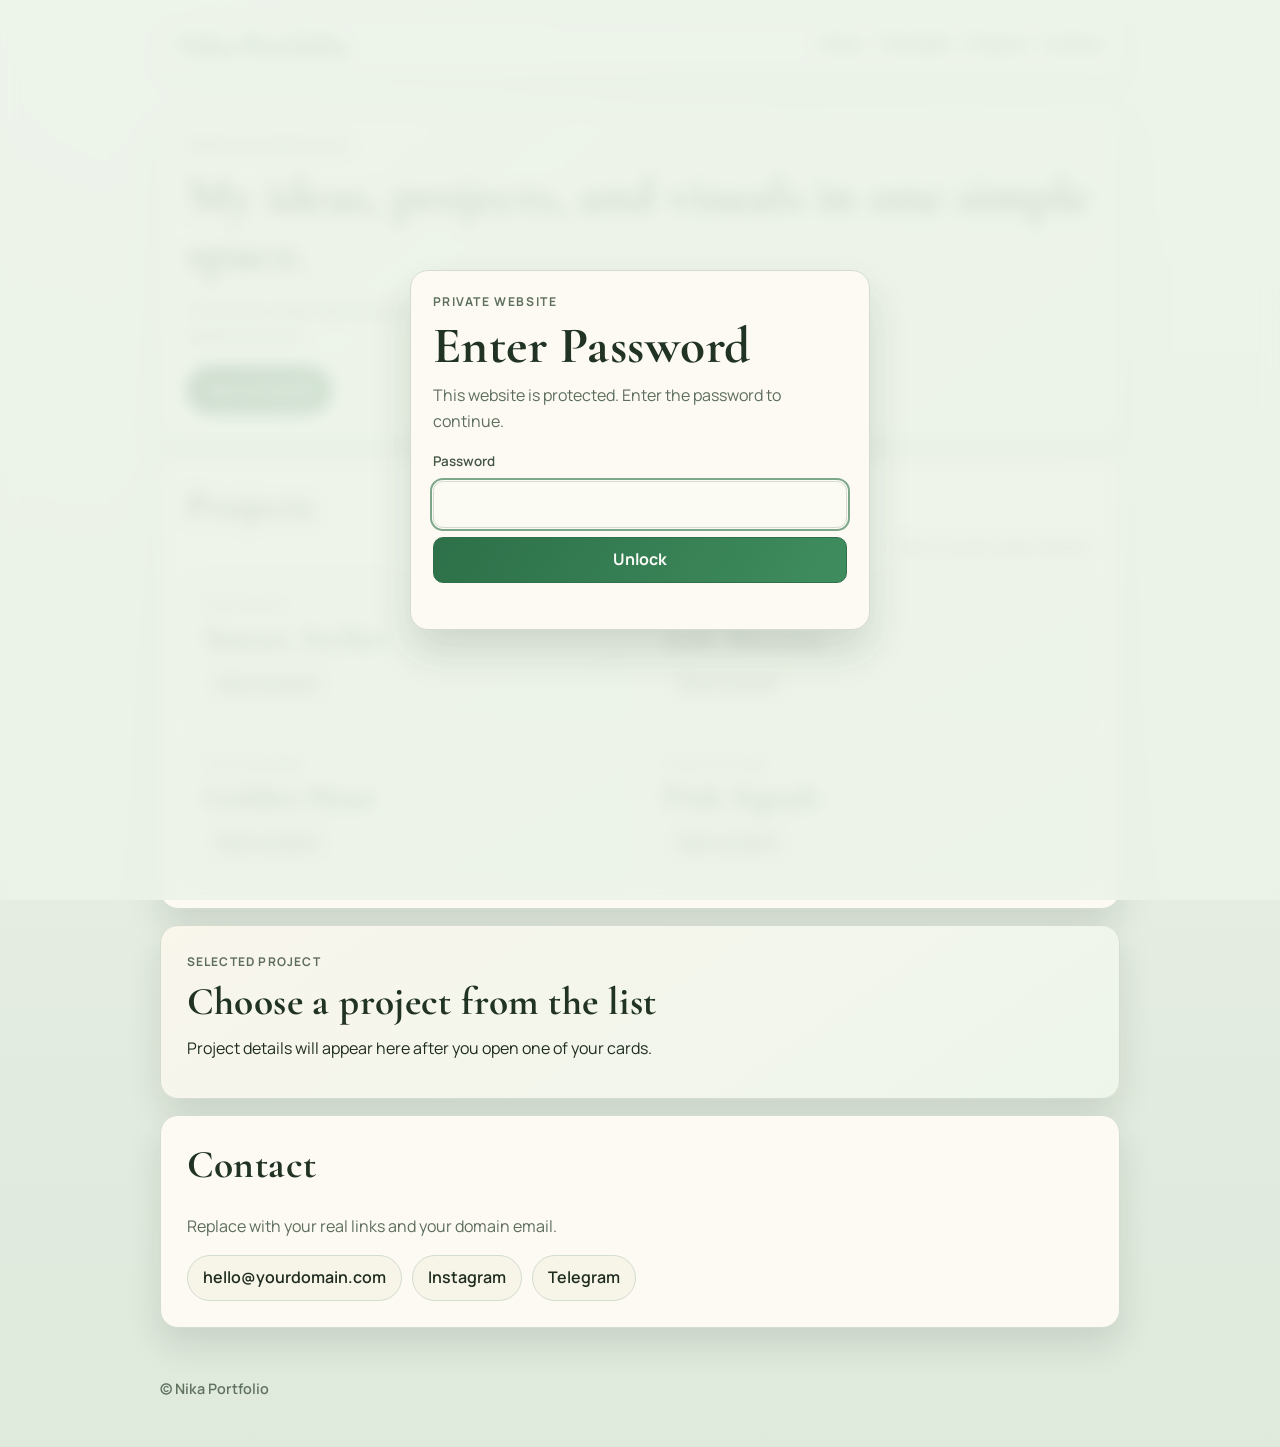
==== index.html @ 158fbaaa "Add site favicon and apple touch icon from logo image" ====
<!DOCTYPE html>
<html lang="en">
  <head>
    <meta charset="UTF-8" />
    <meta name="viewport" content="width=device-width, initial-scale=1.0" />
    <title>Nika Portfolio</title>
    <meta name="description" content="Simple portfolio with soft yellow and pink style." />
    <link rel="preconnect" href="https://fonts.googleapis.com" />
    <link rel="preconnect" href="https://fonts.gstatic.com" crossorigin />
    <link
      href="https://fonts.googleapis.com/css2?family=Cormorant+Garamond:wght@500;600;700&family=Manrope:wght@400;500;600;700&display=swap"
      rel="stylesheet"
    />
    <link rel="icon" type="image/png" href="images/logo.png" />
    <link rel="apple-touch-icon" href="images/logo.png" />
    <link rel="stylesheet" href="styles.css" />
  </head>
  <body>
    <header class="site-header">
      <a class="logo" href="#home">Nika Portfolio</a>
      <nav class="site-nav">
        <a href="#home">Home</a>
        <a href="timetable.html">Timetable</a>
        <a href="#projects">Projects</a>
        <a href="#contact">Contact</a>
      </nav>
    </header>

    <main>
      <section id="home" class="home-section">
        <p class="eyebrow">Creative portfolio</p>
        <h1>My ideas, projects, and visuals in one simple space.</h1>
        <p class="home-copy">
          This is your clean starter page. You can keep only the projects you like and update details
          anytime.
        </p>
        <a class="primary-link" href="#projects">Open projects</a>
      </section>

      <section id="projects" class="projects-section">
        <div class="section-head">
          <h2>Projects</h2>
          <p>Click a card to open details.</p>
        </div>

        <div class="projects-grid">
          <article class="project-card">
            <p class="project-type">Brand Identity</p>
            <h3>Sunset Atelier</h3>
            <button class="open-project" type="button" data-project="sunset">Open project</button>
          </article>

          <article class="project-card">
            <p class="project-type">Landing Page</p>
            <h3>Soft Motion</h3>
            <button class="open-project" type="button" data-project="softmotion">Open project</button>
          </article>

          <article class="project-card">
            <p class="project-type">Social Campaign</p>
            <h3>Golden Hour</h3>
            <button class="open-project" type="button" data-project="goldenhour">Open project</button>
          </article>

          <article class="project-card">
            <p class="project-type">Creative Concept</p>
            <h3>Pink Signals</h3>
            <button class="open-project" type="button" data-project="pinksignals">Open project</button>
          </article>
        </div>
      </section>

      <section class="project-view" id="project-view" aria-live="polite">
        <p class="project-view-label">Selected project</p>
        <h2 id="project-title">Choose a project from the list</h2>
        <p id="project-meta" class="project-meta"></p>
        <p id="project-description" class="project-description">
          Project details will appear here after you open one of your cards.
        </p>
        <ul id="project-points" class="project-points"></ul>
      </section>

      <section id="contact" class="contact-section">
        <h2>Contact</h2>
        <p>Replace with your real links and your domain email.</p>
        <div class="contact-links">
          <a href="mailto:hello@yourdomain.com">hello@yourdomain.com</a>
          <a href="https://instagram.com" target="_blank" rel="noreferrer">Instagram</a>
          <a href="https://t.me" target="_blank" rel="noreferrer">Telegram</a>
        </div>
      </section>
    </main>

    <footer>
      <p>© <span id="year"></span> Nika Portfolio</p>
    </footer>

    <script src="auth.js"></script>
    <script src="script.js"></script>
  </body>
</html>
---- styles.css ----
:root {
  --bg: #eef3ea;
  --bg-accent: #dfe9dc;
  --surface: #fcfaf2;
  --surface-muted: #f4efdf;
  --ink: #1f2d20;
  --muted: #5d6d5d;
  --line: #d4dccf;
  --emerald: #1f5d3a;
  --emerald-soft: #2f7a4e;
  --gold: #b59652;
  --focus: #2c7a4c;
  --shadow: 0 16px 35px rgba(26, 43, 30, 0.12);
}

* {
  box-sizing: border-box;
}

html,
body {
  margin: 0;
  padding: 0;
}

html {
  scroll-behavior: smooth;
}

body {
  font-family: "Manrope", sans-serif;
  color: var(--ink);
  background:
    radial-gradient(circle at 12% 0%, #f9fcf7 0%, transparent 36%),
    radial-gradient(circle at 100% 8%, #ecf5ea 0%, transparent 38%),
    linear-gradient(180deg, var(--bg) 0%, var(--bg-accent) 100%);
  min-height: 100vh;
  line-height: 1.62;
  position: relative;
}

body::before {
  content: "";
  position: fixed;
  inset: 0;
  pointer-events: none;
  background:
    radial-gradient(circle at 1px 1px, rgba(53, 87, 62, 0.08) 1px, transparent 0) 0 0 / 18px 18px;
  opacity: 0.23;
  z-index: 0;
}

.timetable-page .site-header,
.timetable-page main,
.timetable-page footer {
  width: min(1180px, calc(100% - 2rem));
}

.site-header,
main,
footer {
  width: min(960px, calc(100% - 2rem));
  margin-inline: auto;
  position: relative;
  z-index: 1;
}

.site-header {
  position: sticky;
  top: 0.9rem;
  margin-top: 1rem;
  padding: 0.88rem 1rem;
  border: 1px solid rgba(205, 216, 196, 0.95);
  border-radius: 14px;
  background: rgba(248, 251, 245, 0.9);
  display: flex;
  justify-content: space-between;
  align-items: center;
  gap: 0.8rem;
  z-index: 10;
  backdrop-filter: blur(8px);
  box-shadow: 0 6px 20px rgba(28, 45, 31, 0.08);
}

.logo {
  color: var(--emerald);
  text-decoration: none;
  font-family: "Cormorant Garamond", serif;
  font-size: 1.85rem;
  font-weight: 700;
  letter-spacing: 0.01em;
  line-height: 1;
}

.site-nav {
  display: flex;
  gap: 1rem;
  flex-wrap: wrap;
}

.site-nav a {
  color: #304636;
  text-decoration: none;
  font-weight: 600;
  font-size: 0.96rem;
  border-bottom: 2px solid transparent;
  transition: color 180ms ease, border-color 180ms ease;
}

.site-nav a:hover,
.site-nav a:focus-visible {
  color: var(--emerald-soft);
  border-color: var(--gold);
  outline: none;
}

main {
  padding: 2.1rem 0 1rem;
}

section {
  border: 1px solid var(--line);
  border-radius: 18px;
  background: var(--surface);
  padding: 1.6rem;
  box-shadow: var(--shadow);
}

section + section {
  margin-top: 1rem;
}

.home-section {
  background:
    linear-gradient(140deg, rgba(252, 250, 242, 0.98), rgba(240, 247, 238, 0.96)),
    linear-gradient(45deg, rgba(181, 150, 82, 0.06), rgba(31, 93, 58, 0.05));
}

.case-hero {
  background:
    linear-gradient(140deg, rgba(252, 250, 242, 0.98), rgba(238, 245, 235, 0.95)),
    linear-gradient(45deg, rgba(181, 150, 82, 0.08), rgba(31, 93, 58, 0.04));
}

.case-meta {
  margin: 0.2rem 0 0;
  color: var(--muted);
  font-weight: 600;
}

.case-summary {
  margin: 0.9rem 0 0;
  color: var(--muted);
  max-width: 78ch;
}

.case-links {
  display: flex;
  gap: 0.6rem;
  flex-wrap: wrap;
  margin-top: 1rem;
}

.case-links a {
  text-decoration: none;
  color: var(--ink);
  border: 1px solid var(--line);
  border-radius: 999px;
  padding: 0.52rem 0.9rem;
  background: #f5f1e3;
  font-weight: 600;
  transition: transform 180ms ease, border-color 180ms ease;
}

.case-links a:hover,
.case-links a:focus-visible {
  border-color: var(--gold);
  transform: translateY(-1px);
  outline: none;
}

.case-toc {
  margin-top: 1rem;
  display: flex;
  gap: 0.5rem;
  flex-wrap: wrap;
}

.case-toc a {
  text-decoration: none;
  color: #4f5f4f;
  border: 1px solid var(--line);
  border-radius: 999px;
  padding: 0.35rem 0.64rem;
  background: #f7f4e8;
  font-size: 0.9rem;
}

.case-toc a:hover,
.case-toc a:focus-visible {
  color: var(--ink);
  border-color: var(--focus);
  outline: none;
}

.case-section ul {
  margin: 0.7rem 0 0;
  padding-left: 1.1rem;
}

.case-note {
  margin: 0.7rem 0 0;
  padding: 0.75rem 0.9rem;
  border: 1px dashed #b8c5b7;
  border-radius: 12px;
  background: #edf3eb;
  color: var(--muted);
}

code {
  font-family: ui-monospace, SFMono-Regular, Menlo, Monaco, Consolas, "Liberation Mono", "Courier New", monospace;
  font-size: 0.95em;
  background: #e6eee2;
  border: 1px solid var(--line);
  padding: 0.08rem 0.35rem;
  border-radius: 8px;
}

.eyebrow {
  margin: 0;
  font-size: 0.78rem;
  text-transform: uppercase;
  letter-spacing: 0.14em;
  color: #617261;
  font-weight: 700;
}

h1,
h2,
h3 {
  margin-top: 0;
  font-family: "Cormorant Garamond", serif;
  font-weight: 700;
  letter-spacing: 0.01em;
  color: #213323;
}

h1 {
  margin: 0.72rem 0 0.68rem;
  font-size: clamp(2rem, 4.1vw, 3.2rem);
  line-height: 1.12;
}

h2 {
  font-size: clamp(1.7rem, 3.3vw, 2.45rem);
  line-height: 1.16;
}

h3 {
  font-size: 1.75rem;
  line-height: 1.12;
}

.home-copy {
  max-width: 60ch;
  margin-bottom: 1rem;
  color: var(--muted);
}

.primary-link {
  display: inline-flex;
  align-items: center;
  justify-content: center;
  text-decoration: none;
  color: #fbfcf8;
  background: linear-gradient(120deg, var(--emerald), var(--emerald-soft));
  border-radius: 999px;
  padding: 0.62rem 1rem;
  font-weight: 700;
  border: 1px solid #2d7049;
  transition: transform 180ms ease, box-shadow 180ms ease;
}

.primary-link:hover,
.primary-link:focus-visible {
  transform: translateY(-1px);
  box-shadow: 0 8px 14px rgba(40, 92, 62, 0.22);
  outline: none;
}

.section-head {
  display: flex;
  justify-content: space-between;
  align-items: end;
  gap: 1rem;
  margin-bottom: 1rem;
}

.section-head p {
  margin: 0;
  color: var(--muted);
}

.timetable-section {
  background: linear-gradient(140deg, #fcfaf2, #f0f6ee);
}

.timetable-editor {
  border: 1px solid var(--line);
  border-radius: 14px;
  padding: 1rem;
  margin-bottom: 0.9rem;
  background: var(--surface-muted);
}

.editor-header {
  display: flex;
  justify-content: space-between;
  align-items: baseline;
  gap: 1rem;
}

.editor-kicker {
  margin: 0;
  color: var(--muted);
  font-size: 0.76rem;
  text-transform: uppercase;
  letter-spacing: 0.1em;
  font-weight: 700;
}

#selected-slot {
  margin: 0;
  font-weight: 700;
  color: #415342;
}

.editor-form {
  margin-top: 0.7rem;
  display: grid;
  grid-template-columns: 1fr 1fr;
  gap: 0.8rem;
}

.editor-form label {
  display: grid;
  gap: 0.35rem;
  color: #475846;
  font-size: 0.84rem;
  font-weight: 600;
}

.editor-form input {
  width: 100%;
  border: 1px solid var(--line);
  border-radius: 10px;
  padding: 0.58rem 0.66rem;
  font: inherit;
  background: #fbfaf3;
}

.editor-form input:focus-visible {
  outline: 2px solid #7ca78a;
  outline-offset: 1px;
}

.editor-actions {
  grid-column: 1 / -1;
  display: flex;
  gap: 0.55rem;
  flex-wrap: wrap;
}

.editor-btn {
  border: 1px solid var(--line);
  background: #f8f4e7;
  color: var(--ink);
  border-radius: 10px;
  padding: 0.48rem 0.8rem;
  font: inherit;
  cursor: pointer;
  transition: transform 150ms ease, border-color 150ms ease;
}

.editor-btn:hover,
.editor-btn:focus-visible {
  transform: translateY(-1px);
  border-color: #afbfab;
  outline: none;
}

.editor-btn-primary {
  background: linear-gradient(120deg, #2d7049, #3f8d5e);
  border-color: #2b6b45;
  color: #fbfcf8;
  font-weight: 700;
}

.editor-note {
  margin: 0.7rem 0 0;
  color: var(--muted);
  font-size: 0.8rem;
}

.timetable-wrap {
  overflow-x: auto;
  border: 1px solid #cbd6c7;
  border-radius: 14px;
  background: #f2f7f0;
}

.timetable-table {
  width: 100%;
  min-width: 1120px;
  border-collapse: separate;
  border-spacing: 0;
  table-layout: fixed;
}

.timetable-table thead th {
  background: linear-gradient(120deg, #245d3d, #34784f);
  color: #f5fbf5;
  font-size: 0.9rem;
  font-weight: 700;
  padding: 0.85rem 0.5rem;
  text-align: center;
  border-bottom: 1px solid #2d6d47;
  white-space: nowrap;
}

.timetable-table thead th:first-child {
  border-top-left-radius: 12px;
}

.timetable-table thead th:last-child {
  border-top-right-radius: 12px;
}

.timetable-table tbody th {
  background: #dbe7d8;
  color: #36513a;
  font-size: 0.88rem;
  font-weight: 700;
  text-align: center;
  padding: 0.78rem 0.5rem;
  border-right: 1px solid var(--line);
  width: 84px;
}

.timetable-table td {
  background: #f9fbf7;
  border-left: 1px solid var(--line);
  border-top: 1px solid var(--line);
  padding: 0.28rem;
  vertical-align: top;
}

.timetable-table tbody tr:nth-child(even) td {
  background: #f2f7f0;
}

.slot-button {
  display: block;
  width: 100%;
  min-height: 78px;
  border: 1px solid #d4dccf;
  border-radius: 10px;
  background: #fbfaf4;
  text-align: left;
  padding: 0.5rem 0.5rem 0.44rem;
  cursor: pointer;
  transition: border-color 180ms ease, transform 180ms ease, background 180ms ease;
}

.slot-button:hover,
.slot-button:focus-visible {
  border-color: #96b79e;
  background: #f3f8f1;
  outline: none;
  transform: translateY(-1px);
}

.slot-button.is-selected {
  border-color: #568d69;
  background: #e6f0e5;
}

.slot-button .slot-title {
  display: block;
  color: #273928;
  font-weight: 700;
  font-size: 0.9rem;
  line-height: 1.28;
}

.slot-button .slot-meta {
  display: block;
  margin-top: 0.22rem;
  color: #5b6f5c;
  font-size: 0.78rem;
  line-height: 1.3;
}

.slot-button.slot-empty .slot-title {
  color: #6b7e6d;
  font-weight: 600;
}

.slot-button.slot-empty .slot-meta {
  color: #829184;
}

.projects-grid {
  display: grid;
  grid-template-columns: repeat(2, minmax(0, 1fr));
  gap: 0.8rem;
}

.project-card {
  padding: 1rem;
  border-radius: 14px;
  border: 1px solid var(--line);
  background: linear-gradient(150deg, #fbf9f1, #eff6ed);
  transition: transform 200ms ease, box-shadow 200ms ease;
}

.project-card:hover {
  transform: translateY(-2px);
  box-shadow: 0 10px 20px rgba(28, 49, 35, 0.12);
}

.project-type {
  margin: 0;
  font-size: 0.8rem;
  color: var(--muted);
}

.project-card h3 {
  margin: 0.35rem 0 0.35rem;
  font-size: 2rem;
}

.project-one-liner {
  margin: 0 0 0.9rem;
  color: var(--muted);
  font-size: 0.92rem;
}

.project-actions {
  display: flex;
  gap: 0.55rem;
  flex-wrap: wrap;
}

.open-project {
  display: inline-flex;
  align-items: center;
  justify-content: center;
  border: 1px solid #c2d1c0;
  background: #f7f4e8;
  color: #27402d;
  border-radius: 10px;
  padding: 0.52rem 0.8rem;
  font: inherit;
  font-weight: 700;
  cursor: pointer;
  text-decoration: none;
  white-space: nowrap;
  transition: transform 180ms ease, border-color 180ms ease, background 180ms ease;
}

.open-project:hover,
.open-project:focus-visible {
  border-color: #7da68a;
  background: #edf4ec;
  outline: none;
  transform: translateY(-1px);
}

.project-links {
  display: flex;
  flex-wrap: wrap;
  gap: 0.6rem;
  margin: 0.8rem 0 0.2rem;
}

.project-links a {
  text-decoration: none;
  color: var(--ink);
  border: 1px solid var(--line);
  border-radius: 999px;
  padding: 0.42rem 0.7rem;
  background: #f7f4e8;
  font-size: 0.92rem;
}

.project-view {
  background: linear-gradient(145deg, #f9f6ec, #edf5eb);
}

.project-view-label {
  margin: 0;
  text-transform: uppercase;
  font-size: 0.75rem;
  color: var(--muted);
  letter-spacing: 0.1em;
  font-weight: 700;
}

#project-title {
  margin: 0.5rem 0;
}

.project-meta {
  margin: 0;
  color: var(--muted);
  font-size: 0.95rem;
  font-weight: 600;
}

.project-description {
  margin: 0.7rem 0;
}

.project-points {
  margin: 0;
  padding-left: 1.1rem;
}

.project-points li {
  margin-bottom: 0.45rem;
}

.contact-section p {
  margin-top: -0.4rem;
  color: var(--muted);
}

.contact-links {
  display: flex;
  gap: 0.6rem;
  flex-wrap: wrap;
}

.contact-links a {
  text-decoration: none;
  color: var(--ink);
  border: 1px solid var(--line);
  border-radius: 999px;
  padding: 0.55rem 0.95rem;
  background: #f7f4e8;
  font-weight: 600;
  transition: transform 180ms ease, border-color 180ms ease, background 180ms ease;
}

.contact-links a:hover,
.contact-links a:focus-visible {
  border-color: #7da68a;
  background: #edf4ec;
  transform: translateY(-1px);
  outline: none;
}

footer {
  padding: 1.2rem 0 2rem;
  color: #5f725f;
  font-size: 0.9rem;
  font-weight: 600;
}

html.site-is-locked,
html.site-is-locked body {
  overflow: hidden;
}

.auth-overlay {
  position: fixed;
  inset: 0;
  z-index: 999;
  display: grid;
  place-items: center;
  padding: 1rem;
  background: rgba(236, 243, 232, 0.86);
  backdrop-filter: blur(8px);
}

.auth-card {
  width: min(460px, 100%);
  border: 1px solid var(--line);
  border-radius: 18px;
  background: var(--surface);
  box-shadow: 0 22px 40px rgba(20, 39, 27, 0.14);
  padding: 1.35rem;
}

.auth-kicker {
  margin: 0;
  color: #5f705f;
  font-size: 0.76rem;
  letter-spacing: 0.13em;
  text-transform: uppercase;
  font-weight: 700;
}

.auth-card h1 {
  margin: 0.4rem 0 0.45rem;
}

.auth-copy {
  margin: 0;
  color: var(--muted);
}

.auth-form {
  margin-top: 1rem;
  display: grid;
  gap: 0.52rem;
}

.auth-form label {
  font-size: 0.84rem;
  color: #445445;
  font-weight: 600;
}

.auth-form input {
  width: 100%;
  border: 1px solid var(--line);
  border-radius: 10px;
  padding: 0.62rem 0.68rem;
  font: inherit;
  background: #fbfaf3;
}

.auth-form input:focus-visible {
  outline: 2px solid #7ca78a;
  outline-offset: 1px;
}

.auth-form button {
  border: 1px solid #2d7049;
  border-radius: 10px;
  padding: 0.56rem 0.8rem;
  font: inherit;
  font-weight: 700;
  color: #fbfcf8;
  background: linear-gradient(120deg, #2d7049, #3f8d5e);
  cursor: pointer;
}

.auth-form button:hover,
.auth-form button:focus-visible {
  filter: brightness(1.03);
  outline: none;
}

.auth-feedback {
  min-height: 1.2em;
  margin: 0;
  color: #8a2d2d;
  font-size: 0.88rem;
}

@media (max-width: 760px) {
  .site-header {
    flex-direction: column;
    align-items: flex-start;
    gap: 0.7rem;
    position: static;
    margin-top: 0;
    border-radius: 0 0 14px 14px;
  }

  .site-nav {
    flex-wrap: wrap;
  }

  .projects-grid {
    grid-template-columns: 1fr;
  }

  .section-head {
    flex-direction: column;
    align-items: flex-start;
  }

  .editor-header,
  .editor-actions {
    flex-direction: column;
    align-items: flex-start;
  }

  .editor-form {
    grid-template-columns: 1fr;
  }

  .timetable-table {
    min-width: 940px;
  }

  .logo {
    font-size: 1.6rem;
  }

  .project-card h3 {
    font-size: 1.8rem;
  }
}
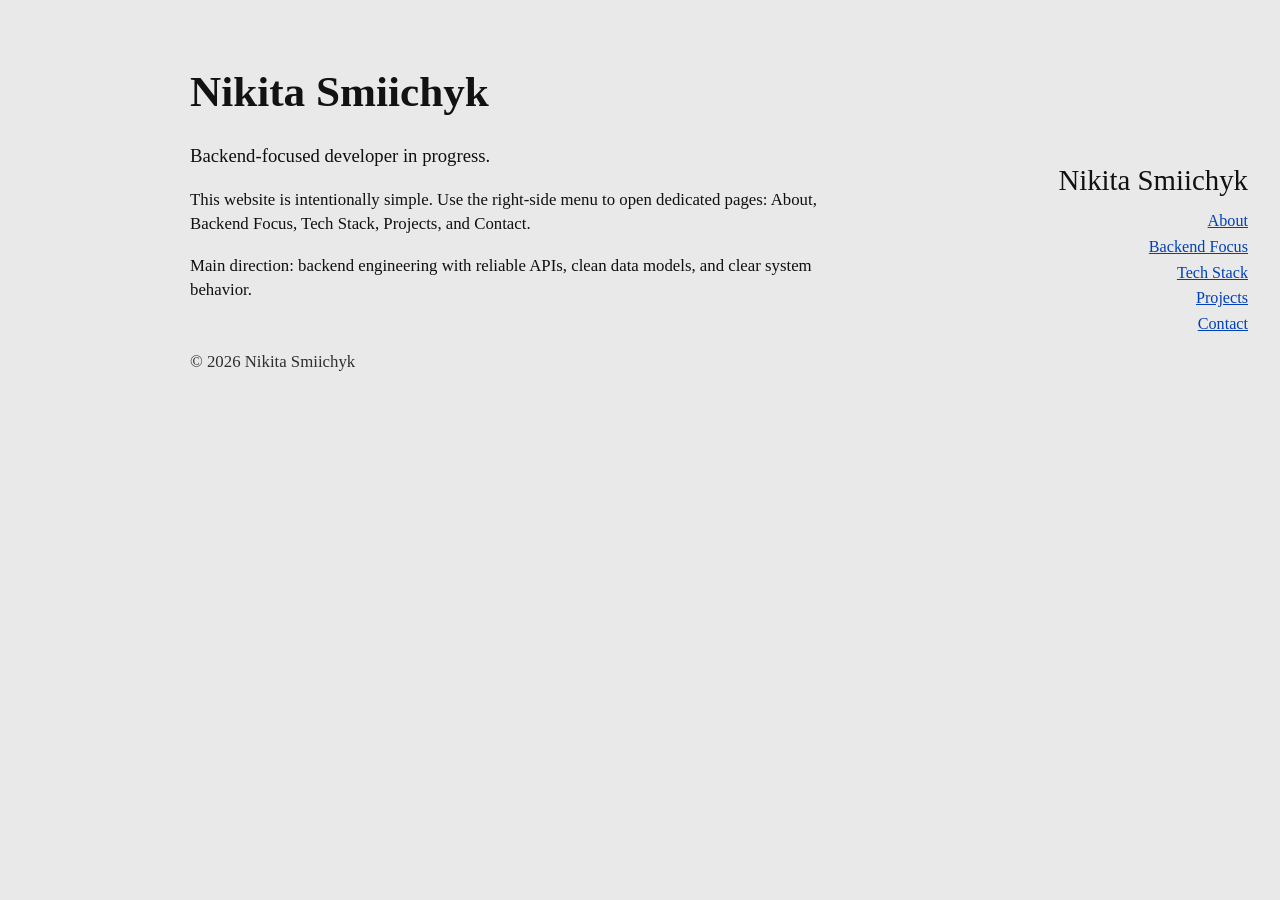
==== commit 3810deb0: "switch site navigation to clean URLs without .html extensions" ====
--- a/index.html
+++ b/index.html
@@ -3,99 +3,51 @@
   <head>
     <meta charset="UTF-8" />
     <meta name="viewport" content="width=device-width, initial-scale=1.0" />
-    <title>Nika Portfolio</title>
-    <meta name="description" content="Simple portfolio with soft yellow and pink style." />
-    <link rel="preconnect" href="https://fonts.googleapis.com" />
-    <link rel="preconnect" href="https://fonts.gstatic.com" crossorigin />
-    <link
-      href="https://fonts.googleapis.com/css2?family=Cormorant+Garamond:wght@500;600;700&family=Manrope:wght@400;500;600;700&display=swap"
-      rel="stylesheet"
+    <title>Nikita Smiichyk - Home</title>
+    <meta
+      name="description"
+      content="Minimal portfolio home page focused on backend development."
     />
-    <link rel="icon" type="image/png" href="images/logo.png" />
-    <link rel="apple-touch-icon" href="images/logo.png" />
+    <link rel="icon" type="image/svg+xml" href="favicon.svg" />
+    <link rel="apple-touch-icon" href="favicon.svg" />
     <link rel="stylesheet" href="styles.css" />
   </head>
-  <body>
-    <header class="site-header">
-      <a class="logo" href="#home">Nika Portfolio</a>
-      <nav class="site-nav">
-        <a href="#home">Home</a>
-        <a href="timetable.html">Timetable</a>
-        <a href="#projects">Projects</a>
-        <a href="#contact">Contact</a>
-      </nav>
-    </header>
-
-    <main>
-      <section id="home" class="home-section">
-        <p class="eyebrow">Creative portfolio</p>
-        <h1>My ideas, projects, and visuals in one simple space.</h1>
-        <p class="home-copy">
-          This is your clean starter page. You can keep only the projects you like and update details
-          anytime.
+  <body class="minimal-home">
+    <main class="minimal-layout">
+      <section class="minimal-section">
+        <h1>Nikita Smiichyk</h1>
+        <p class="minimal-lead">
+          Backend-focused developer in progress.
         </p>
-        <a class="primary-link" href="#projects">Open projects</a>
-      </section>
-
-      <section id="projects" class="projects-section">
-        <div class="section-head">
-          <h2>Projects</h2>
-          <p>Click a card to open details.</p>
-        </div>
-
-        <div class="projects-grid">
-          <article class="project-card">
-            <p class="project-type">Brand Identity</p>
-            <h3>Sunset Atelier</h3>
-            <button class="open-project" type="button" data-project="sunset">Open project</button>
-          </article>
-
-          <article class="project-card">
-            <p class="project-type">Landing Page</p>
-            <h3>Soft Motion</h3>
-            <button class="open-project" type="button" data-project="softmotion">Open project</button>
-          </article>
-
-          <article class="project-card">
-            <p class="project-type">Social Campaign</p>
-            <h3>Golden Hour</h3>
-            <button class="open-project" type="button" data-project="goldenhour">Open project</button>
-          </article>
-
-          <article class="project-card">
-            <p class="project-type">Creative Concept</p>
-            <h3>Pink Signals</h3>
-            <button class="open-project" type="button" data-project="pinksignals">Open project</button>
-          </article>
-        </div>
-      </section>
-
-      <section class="project-view" id="project-view" aria-live="polite">
-        <p class="project-view-label">Selected project</p>
-        <h2 id="project-title">Choose a project from the list</h2>
-        <p id="project-meta" class="project-meta"></p>
-        <p id="project-description" class="project-description">
-          Project details will appear here after you open one of your cards.
+        <p>
+          This website is intentionally simple. Use the right-side menu to open dedicated pages:
+          About, Backend Focus, Tech Stack, Projects, and Contact.
         </p>
-        <ul id="project-points" class="project-points"></ul>
-      </section>
-
-      <section id="contact" class="contact-section">
-        <h2>Contact</h2>
-        <p>Replace with your real links and your domain email.</p>
-        <div class="contact-links">
-          <a href="mailto:hello@yourdomain.com">hello@yourdomain.com</a>
-          <a href="https://instagram.com" target="_blank" rel="noreferrer">Instagram</a>
-          <a href="https://t.me" target="_blank" rel="noreferrer">Telegram</a>
-        </div>
+        <p>
+          Main direction: backend engineering with reliable APIs, clean data models, and clear system
+          behavior.
+        </p>
       </section>
     </main>
 
-    <footer>
-      <p>© <span id="year"></span> Nika Portfolio</p>
+    <aside class="minimal-nav" aria-label="Site navigation">
+      <p class="minimal-name">Nikita Smiichyk</p>
+      <a href="about/">About</a>
+      <a href="backend-focus/">Backend Focus</a>
+      <a href="tech-stack/">Tech Stack</a>
+      <a href="projects/">Projects</a>
+      <a href="contact/">Contact</a>
+    </aside>
+
+    <footer class="minimal-footer">
+      <p>© <span id="year"></span> Nikita Smiichyk</p>
     </footer>
 
-    <script src="auth.js"></script>
-    <script src="script.js"></script>
+    <script>
+      const yearNode = document.getElementById("year");
+      if (yearNode) {
+        yearNode.textContent = String(new Date().getFullYear());
+      }
+    </script>
   </body>
 </html>
--- a/styles.css
+++ b/styles.css
@@ -1,18 +1,3 @@
-:root {
-  --bg: #eef3ea;
-  --bg-accent: #dfe9dc;
-  --surface: #fcfaf2;
-  --surface-muted: #f4efdf;
-  --ink: #1f2d20;
-  --muted: #5d6d5d;
-  --line: #d4dccf;
-  --emerald: #1f5d3a;
-  --emerald-soft: #2f7a4e;
-  --gold: #b59652;
-  --focus: #2c7a4c;
-  --shadow: 0 16px 35px rgba(26, 43, 30, 0.12);
-}
-
 * {
   box-sizing: border-box;
 }
@@ -23,786 +8,109 @@
   padding: 0;
 }
 
-html {
-  scroll-behavior: smooth;
+body.minimal-home {
+  color: #101010;
+  background: #e9e9e9;
+  font-family: "Times New Roman", Times, serif;
+  line-height: 1.45;
 }
 
-body {
-  font-family: "Manrope", sans-serif;
-  color: var(--ink);
-  background:
-    radial-gradient(circle at 12% 0%, #f9fcf7 0%, transparent 36%),
-    radial-gradient(circle at 100% 8%, #ecf5ea 0%, transparent 38%),
-    linear-gradient(180deg, var(--bg) 0%, var(--bg-accent) 100%);
-  min-height: 100vh;
-  line-height: 1.62;
-  position: relative;
+.minimal-layout {
+  width: min(900px, calc(100% - 2rem));
+  margin: 3.8rem auto 3rem;
+  padding-right: 250px;
 }
 
-body::before {
-  content: "";
-  position: fixed;
-  inset: 0;
-  pointer-events: none;
-  background:
-    radial-gradient(circle at 1px 1px, rgba(53, 87, 62, 0.08) 1px, transparent 0) 0 0 / 18px 18px;
-  opacity: 0.23;
-  z-index: 0;
-}
-
-.timetable-page .site-header,
-.timetable-page main,
-.timetable-page footer {
-  width: min(1180px, calc(100% - 2rem));
-}
-
-.site-header,
-main,
-footer {
-  width: min(960px, calc(100% - 2rem));
-  margin-inline: auto;
-  position: relative;
-  z-index: 1;
-}
-
-.site-header {
-  position: sticky;
-  top: 0.9rem;
-  margin-top: 1rem;
-  padding: 0.88rem 1rem;
-  border: 1px solid rgba(205, 216, 196, 0.95);
-  border-radius: 14px;
-  background: rgba(248, 251, 245, 0.9);
-  display: flex;
-  justify-content: space-between;
-  align-items: center;
-  gap: 0.8rem;
-  z-index: 10;
-  backdrop-filter: blur(8px);
-  box-shadow: 0 6px 20px rgba(28, 45, 31, 0.08);
-}
-
-.logo {
-  color: var(--emerald);
-  text-decoration: none;
-  font-family: "Cormorant Garamond", serif;
-  font-size: 1.85rem;
-  font-weight: 700;
-  letter-spacing: 0.01em;
-  line-height: 1;
-}
-
-.site-nav {
-  display: flex;
-  gap: 1rem;
-  flex-wrap: wrap;
-}
-
-.site-nav a {
-  color: #304636;
-  text-decoration: none;
-  font-weight: 600;
-  font-size: 0.96rem;
-  border-bottom: 2px solid transparent;
-  transition: color 180ms ease, border-color 180ms ease;
-}
-
-.site-nav a:hover,
-.site-nav a:focus-visible {
-  color: var(--emerald-soft);
-  border-color: var(--gold);
-  outline: none;
-}
-
-main {
-  padding: 2.1rem 0 1rem;
-}
-
-section {
-  border: 1px solid var(--line);
-  border-radius: 18px;
-  background: var(--surface);
-  padding: 1.6rem;
-  box-shadow: var(--shadow);
-}
-
-section + section {
-  margin-top: 1rem;
-}
-
-.home-section {
-  background:
-    linear-gradient(140deg, rgba(252, 250, 242, 0.98), rgba(240, 247, 238, 0.96)),
-    linear-gradient(45deg, rgba(181, 150, 82, 0.06), rgba(31, 93, 58, 0.05));
-}
-
-.case-hero {
-  background:
-    linear-gradient(140deg, rgba(252, 250, 242, 0.98), rgba(238, 245, 235, 0.95)),
-    linear-gradient(45deg, rgba(181, 150, 82, 0.08), rgba(31, 93, 58, 0.04));
-}
-
-.case-meta {
-  margin: 0.2rem 0 0;
-  color: var(--muted);
-  font-weight: 600;
-}
-
-.case-summary {
-  margin: 0.9rem 0 0;
-  color: var(--muted);
-  max-width: 78ch;
-}
-
-.case-links {
-  display: flex;
-  gap: 0.6rem;
-  flex-wrap: wrap;
-  margin-top: 1rem;
-}
-
-.case-links a {
-  text-decoration: none;
-  color: var(--ink);
-  border: 1px solid var(--line);
-  border-radius: 999px;
-  padding: 0.52rem 0.9rem;
-  background: #f5f1e3;
-  font-weight: 600;
-  transition: transform 180ms ease, border-color 180ms ease;
-}
-
-.case-links a:hover,
-.case-links a:focus-visible {
-  border-color: var(--gold);
-  transform: translateY(-1px);
-  outline: none;
-}
-
-.case-toc {
-  margin-top: 1rem;
-  display: flex;
-  gap: 0.5rem;
-  flex-wrap: wrap;
-}
-
-.case-toc a {
-  text-decoration: none;
-  color: #4f5f4f;
-  border: 1px solid var(--line);
-  border-radius: 999px;
-  padding: 0.35rem 0.64rem;
-  background: #f7f4e8;
-  font-size: 0.9rem;
-}
-
-.case-toc a:hover,
-.case-toc a:focus-visible {
-  color: var(--ink);
-  border-color: var(--focus);
-  outline: none;
-}
-
-.case-section ul {
-  margin: 0.7rem 0 0;
-  padding-left: 1.1rem;
-}
-
-.case-note {
-  margin: 0.7rem 0 0;
-  padding: 0.75rem 0.9rem;
-  border: 1px dashed #b8c5b7;
-  border-radius: 12px;
-  background: #edf3eb;
-  color: var(--muted);
-}
-
-code {
-  font-family: ui-monospace, SFMono-Regular, Menlo, Monaco, Consolas, "Liberation Mono", "Courier New", monospace;
-  font-size: 0.95em;
-  background: #e6eee2;
-  border: 1px solid var(--line);
-  padding: 0.08rem 0.35rem;
-  border-radius: 8px;
-}
-
-.eyebrow {
-  margin: 0;
-  font-size: 0.78rem;
-  text-transform: uppercase;
-  letter-spacing: 0.14em;
-  color: #617261;
-  font-weight: 700;
+.minimal-section {
+  padding: 0;
 }
 
 h1,
 h2,
 h3 {
-  margin-top: 0;
-  font-family: "Cormorant Garamond", serif;
-  font-weight: 700;
-  letter-spacing: 0.01em;
-  color: #213323;
+  margin: 0 0 0.45rem;
+  font-family: "Times New Roman", Times, serif;
+  letter-spacing: 0;
+  color: #121212;
 }
 
 h1 {
-  margin: 0.72rem 0 0.68rem;
-  font-size: clamp(2rem, 4.1vw, 3.2rem);
-  line-height: 1.12;
+  font-size: clamp(2rem, 4vw, 2.7rem);
 }
 
 h2 {
-  font-size: clamp(1.7rem, 3.3vw, 2.45rem);
-  line-height: 1.16;
+  font-size: clamp(1.4rem, 2.8vw, 1.8rem);
 }
 
 h3 {
-  font-size: 1.75rem;
-  line-height: 1.12;
+  margin-top: 1.2rem;
+  font-size: 1.2rem;
 }
 
-.home-copy {
-  max-width: 60ch;
-  margin-bottom: 1rem;
-  color: var(--muted);
+p,
+li {
+  max-width: 76ch;
+  font-size: 1.05rem;
 }
 
-.primary-link {
-  display: inline-flex;
-  align-items: center;
-  justify-content: center;
-  text-decoration: none;
-  color: #fbfcf8;
-  background: linear-gradient(120deg, var(--emerald), var(--emerald-soft));
-  border-radius: 999px;
-  padding: 0.62rem 1rem;
-  font-weight: 700;
-  border: 1px solid #2d7049;
-  transition: transform 180ms ease, box-shadow 180ms ease;
+.minimal-lead {
+  font-size: 1.17rem;
 }
 
-.primary-link:hover,
-.primary-link:focus-visible {
-  transform: translateY(-1px);
-  box-shadow: 0 8px 14px rgba(40, 92, 62, 0.22);
-  outline: none;
+ul {
+  margin: 0.6rem 0 0;
+  padding-left: 1.2rem;
 }
 
-.section-head {
-  display: flex;
-  justify-content: space-between;
-  align-items: end;
-  gap: 1rem;
-  margin-bottom: 1rem;
+a {
+  color: #0040b8;
+  text-decoration: underline;
 }
 
-.section-head p {
-  margin: 0;
-  color: var(--muted);
+.minimal-nav {
+  position: fixed;
+  top: 10rem;
+  right: 2rem;
+  display: flex;
+  flex-direction: column;
+  align-items: flex-end;
+  gap: 0.15rem;
+  text-align: right;
+  font-size: 1.01rem;
 }
 
-.timetable-section {
-  background: linear-gradient(140deg, #fcfaf2, #f0f6ee);
+.minimal-nav a[aria-current="page"] {
+  color: #111111;
+  text-decoration: none;
+  pointer-events: none;
 }
 
-.timetable-editor {
-  border: 1px solid var(--line);
-  border-radius: 14px;
-  padding: 1rem;
-  margin-bottom: 0.9rem;
-  background: var(--surface-muted);
+.minimal-name {
+  margin: 0 0 0.3rem;
+  color: #111111;
+  font-size: 1.8rem;
 }
 
-.editor-header {
-  display: flex;
-  justify-content: space-between;
-  align-items: baseline;
-  gap: 1rem;
+.minimal-footer {
+  width: min(900px, calc(100% - 2rem));
+  margin: 0 auto 1.6rem;
+  color: #2f2f2f;
+  padding-right: 250px;
+  font-size: 0.95rem;
 }
 
-.editor-kicker {
-  margin: 0;
-  color: var(--muted);
-  font-size: 0.76rem;
-  text-transform: uppercase;
-  letter-spacing: 0.1em;
-  font-weight: 700;
-}
-
-#selected-slot {
-  margin: 0;
-  font-weight: 700;
-  color: #415342;
-}
-
-.editor-form {
-  margin-top: 0.7rem;
-  display: grid;
-  grid-template-columns: 1fr 1fr;
-  gap: 0.8rem;
-}
-
-.editor-form label {
-  display: grid;
-  gap: 0.35rem;
-  color: #475846;
-  font-size: 0.84rem;
-  font-weight: 600;
-}
-
-.editor-form input {
-  width: 100%;
-  border: 1px solid var(--line);
-  border-radius: 10px;
-  padding: 0.58rem 0.66rem;
-  font: inherit;
-  background: #fbfaf3;
-}
-
-.editor-form input:focus-visible {
-  outline: 2px solid #7ca78a;
-  outline-offset: 1px;
-}
-
-.editor-actions {
-  grid-column: 1 / -1;
-  display: flex;
-  gap: 0.55rem;
-  flex-wrap: wrap;
-}
-
-.editor-btn {
-  border: 1px solid var(--line);
-  background: #f8f4e7;
-  color: var(--ink);
-  border-radius: 10px;
-  padding: 0.48rem 0.8rem;
-  font: inherit;
-  cursor: pointer;
-  transition: transform 150ms ease, border-color 150ms ease;
-}
-
-.editor-btn:hover,
-.editor-btn:focus-visible {
-  transform: translateY(-1px);
-  border-color: #afbfab;
-  outline: none;
-}
-
-.editor-btn-primary {
-  background: linear-gradient(120deg, #2d7049, #3f8d5e);
-  border-color: #2b6b45;
-  color: #fbfcf8;
-  font-weight: 700;
-}
-
-.editor-note {
-  margin: 0.7rem 0 0;
-  color: var(--muted);
-  font-size: 0.8rem;
-}
-
-.timetable-wrap {
-  overflow-x: auto;
-  border: 1px solid #cbd6c7;
-  border-radius: 14px;
-  background: #f2f7f0;
-}
-
-.timetable-table {
-  width: 100%;
-  min-width: 1120px;
-  border-collapse: separate;
-  border-spacing: 0;
-  table-layout: fixed;
-}
-
-.timetable-table thead th {
-  background: linear-gradient(120deg, #245d3d, #34784f);
-  color: #f5fbf5;
-  font-size: 0.9rem;
-  font-weight: 700;
-  padding: 0.85rem 0.5rem;
-  text-align: center;
-  border-bottom: 1px solid #2d6d47;
-  white-space: nowrap;
-}
-
-.timetable-table thead th:first-child {
-  border-top-left-radius: 12px;
-}
-
-.timetable-table thead th:last-child {
-  border-top-right-radius: 12px;
-}
-
-.timetable-table tbody th {
-  background: #dbe7d8;
-  color: #36513a;
-  font-size: 0.88rem;
-  font-weight: 700;
-  text-align: center;
-  padding: 0.78rem 0.5rem;
-  border-right: 1px solid var(--line);
-  width: 84px;
-}
-
-.timetable-table td {
-  background: #f9fbf7;
-  border-left: 1px solid var(--line);
-  border-top: 1px solid var(--line);
-  padding: 0.28rem;
-  vertical-align: top;
-}
-
-.timetable-table tbody tr:nth-child(even) td {
-  background: #f2f7f0;
-}
-
-.slot-button {
-  display: block;
-  width: 100%;
-  min-height: 78px;
-  border: 1px solid #d4dccf;
-  border-radius: 10px;
-  background: #fbfaf4;
-  text-align: left;
-  padding: 0.5rem 0.5rem 0.44rem;
-  cursor: pointer;
-  transition: border-color 180ms ease, transform 180ms ease, background 180ms ease;
-}
-
-.slot-button:hover,
-.slot-button:focus-visible {
-  border-color: #96b79e;
-  background: #f3f8f1;
-  outline: none;
-  transform: translateY(-1px);
-}
-
-.slot-button.is-selected {
-  border-color: #568d69;
-  background: #e6f0e5;
-}
-
-.slot-button .slot-title {
-  display: block;
-  color: #273928;
-  font-weight: 700;
-  font-size: 0.9rem;
-  line-height: 1.28;
-}
-
-.slot-button .slot-meta {
-  display: block;
-  margin-top: 0.22rem;
-  color: #5b6f5c;
-  font-size: 0.78rem;
-  line-height: 1.3;
-}
-
-.slot-button.slot-empty .slot-title {
-  color: #6b7e6d;
-  font-weight: 600;
-}
-
-.slot-button.slot-empty .slot-meta {
-  color: #829184;
-}
-
-.projects-grid {
-  display: grid;
-  grid-template-columns: repeat(2, minmax(0, 1fr));
-  gap: 0.8rem;
-}
-
-.project-card {
-  padding: 1rem;
-  border-radius: 14px;
-  border: 1px solid var(--line);
-  background: linear-gradient(150deg, #fbf9f1, #eff6ed);
-  transition: transform 200ms ease, box-shadow 200ms ease;
-}
-
-.project-card:hover {
-  transform: translateY(-2px);
-  box-shadow: 0 10px 20px rgba(28, 49, 35, 0.12);
-}
-
-.project-type {
-  margin: 0;
-  font-size: 0.8rem;
-  color: var(--muted);
-}
-
-.project-card h3 {
-  margin: 0.35rem 0 0.35rem;
-  font-size: 2rem;
-}
-
-.project-one-liner {
-  margin: 0 0 0.9rem;
-  color: var(--muted);
-  font-size: 0.92rem;
-}
-
-.project-actions {
-  display: flex;
-  gap: 0.55rem;
-  flex-wrap: wrap;
-}
-
-.open-project {
-  display: inline-flex;
-  align-items: center;
-  justify-content: center;
-  border: 1px solid #c2d1c0;
-  background: #f7f4e8;
-  color: #27402d;
-  border-radius: 10px;
-  padding: 0.52rem 0.8rem;
-  font: inherit;
-  font-weight: 700;
-  cursor: pointer;
-  text-decoration: none;
-  white-space: nowrap;
-  transition: transform 180ms ease, border-color 180ms ease, background 180ms ease;
-}
-
-.open-project:hover,
-.open-project:focus-visible {
-  border-color: #7da68a;
-  background: #edf4ec;
-  outline: none;
-  transform: translateY(-1px);
-}
-
-.project-links {
-  display: flex;
-  flex-wrap: wrap;
-  gap: 0.6rem;
-  margin: 0.8rem 0 0.2rem;
-}
-
-.project-links a {
-  text-decoration: none;
-  color: var(--ink);
-  border: 1px solid var(--line);
-  border-radius: 999px;
-  padding: 0.42rem 0.7rem;
-  background: #f7f4e8;
-  font-size: 0.92rem;
-}
-
-.project-view {
-  background: linear-gradient(145deg, #f9f6ec, #edf5eb);
-}
-
-.project-view-label {
-  margin: 0;
-  text-transform: uppercase;
-  font-size: 0.75rem;
-  color: var(--muted);
-  letter-spacing: 0.1em;
-  font-weight: 700;
-}
-
-#project-title {
-  margin: 0.5rem 0;
-}
-
-.project-meta {
-  margin: 0;
-  color: var(--muted);
-  font-size: 0.95rem;
-  font-weight: 600;
-}
-
-.project-description {
-  margin: 0.7rem 0;
-}
-
-.project-points {
-  margin: 0;
-  padding-left: 1.1rem;
-}
-
-.project-points li {
-  margin-bottom: 0.45rem;
-}
-
-.contact-section p {
-  margin-top: -0.4rem;
-  color: var(--muted);
-}
-
-.contact-links {
-  display: flex;
-  gap: 0.6rem;
-  flex-wrap: wrap;
-}
-
-.contact-links a {
-  text-decoration: none;
-  color: var(--ink);
-  border: 1px solid var(--line);
-  border-radius: 999px;
-  padding: 0.55rem 0.95rem;
-  background: #f7f4e8;
-  font-weight: 600;
-  transition: transform 180ms ease, border-color 180ms ease, background 180ms ease;
-}
-
-.contact-links a:hover,
-.contact-links a:focus-visible {
-  border-color: #7da68a;
-  background: #edf4ec;
-  transform: translateY(-1px);
-  outline: none;
-}
-
-footer {
-  padding: 1.2rem 0 2rem;
-  color: #5f725f;
-  font-size: 0.9rem;
-  font-weight: 600;
-}
-
-html.site-is-locked,
-html.site-is-locked body {
-  overflow: hidden;
-}
-
-.auth-overlay {
-  position: fixed;
-  inset: 0;
-  z-index: 999;
-  display: grid;
-  place-items: center;
-  padding: 1rem;
-  background: rgba(236, 243, 232, 0.86);
-  backdrop-filter: blur(8px);
-}
-
-.auth-card {
-  width: min(460px, 100%);
-  border: 1px solid var(--line);
-  border-radius: 18px;
-  background: var(--surface);
-  box-shadow: 0 22px 40px rgba(20, 39, 27, 0.14);
-  padding: 1.35rem;
-}
-
-.auth-kicker {
-  margin: 0;
-  color: #5f705f;
-  font-size: 0.76rem;
-  letter-spacing: 0.13em;
-  text-transform: uppercase;
-  font-weight: 700;
-}
-
-.auth-card h1 {
-  margin: 0.4rem 0 0.45rem;
-}
-
-.auth-copy {
-  margin: 0;
-  color: var(--muted);
-}
-
-.auth-form {
-  margin-top: 1rem;
-  display: grid;
-  gap: 0.52rem;
-}
-
-.auth-form label {
-  font-size: 0.84rem;
-  color: #445445;
-  font-weight: 600;
-}
-
-.auth-form input {
-  width: 100%;
-  border: 1px solid var(--line);
-  border-radius: 10px;
-  padding: 0.62rem 0.68rem;
-  font: inherit;
-  background: #fbfaf3;
-}
-
-.auth-form input:focus-visible {
-  outline: 2px solid #7ca78a;
-  outline-offset: 1px;
-}
-
-.auth-form button {
-  border: 1px solid #2d7049;
-  border-radius: 10px;
-  padding: 0.56rem 0.8rem;
-  font: inherit;
-  font-weight: 700;
-  color: #fbfcf8;
-  background: linear-gradient(120deg, #2d7049, #3f8d5e);
-  cursor: pointer;
-}
-
-.auth-form button:hover,
-.auth-form button:focus-visible {
-  filter: brightness(1.03);
-  outline: none;
-}
-
-.auth-feedback {
-  min-height: 1.2em;
-  margin: 0;
-  color: #8a2d2d;
-  font-size: 0.88rem;
-}
-
-@media (max-width: 760px) {
-  .site-header {
-    flex-direction: column;
-    align-items: flex-start;
-    gap: 0.7rem;
-    position: static;
-    margin-top: 0;
-    border-radius: 0 0 14px 14px;
+@media (max-width: 980px) {
+  .minimal-layout,
+  .minimal-footer {
+    padding-right: 0;
   }
 
-  .site-nav {
-    flex-wrap: wrap;
-  }
-
-  .projects-grid {
-    grid-template-columns: 1fr;
-  }
-
-  .section-head {
-    flex-direction: column;
+  .minimal-nav {
+    position: static;
+    width: min(900px, calc(100% - 2rem));
+    margin: 0 auto 1.2rem;
     align-items: flex-start;
-  }
-
-  .editor-header,
-  .editor-actions {
-    flex-direction: column;
-    align-items: flex-start;
-  }
-
-  .editor-form {
-    grid-template-columns: 1fr;
-  }
-
-  .timetable-table {
-    min-width: 940px;
-  }
-
-  .logo {
-    font-size: 1.6rem;
-  }
-
-  .project-card h3 {
-    font-size: 1.8rem;
+    text-align: left;
+    gap: 0.22rem;
   }
 }
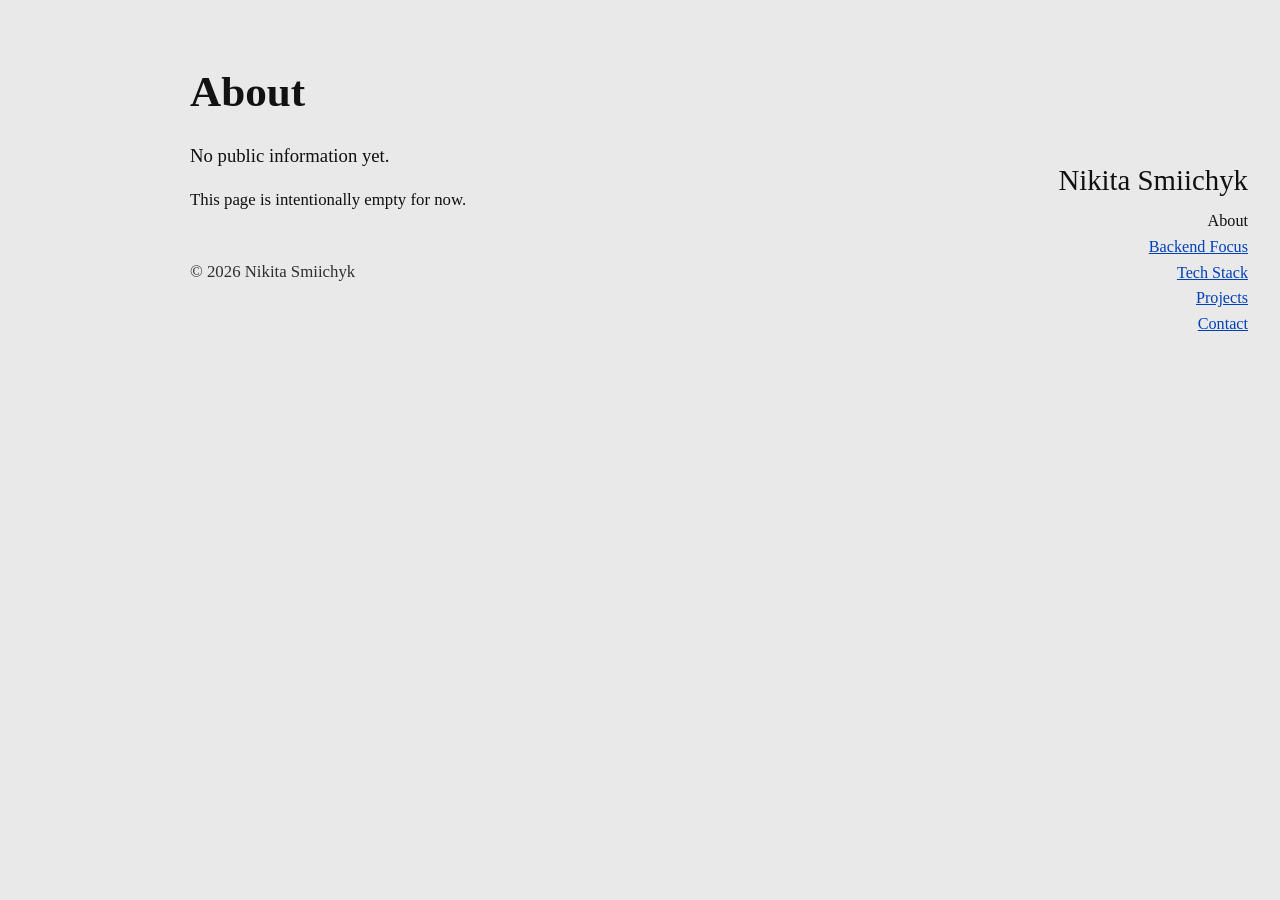
==== commit dc2065a1: "make About navigation point to home and redirect /about/ to root" ====
--- a/index.html
+++ b/index.html
@@ -3,36 +3,24 @@
   <head>
     <meta charset="UTF-8" />
     <meta name="viewport" content="width=device-width, initial-scale=1.0" />
-    <title>Nikita Smiichyk - Home</title>
-    <meta
-      name="description"
-      content="Minimal portfolio home page focused on backend development."
-    />
+    <title>Nikita Smiichyk - About</title>
+    <meta name="description" content="About page for Nikita Smiichyk portfolio." />
     <link rel="icon" type="image/svg+xml" href="favicon.svg" />
     <link rel="apple-touch-icon" href="favicon.svg" />
     <link rel="stylesheet" href="styles.css" />
   </head>
   <body class="minimal-home">
     <main class="minimal-layout">
-      <section class="minimal-section">
-        <h1>Nikita Smiichyk</h1>
-        <p class="minimal-lead">
-          Backend-focused developer in progress.
-        </p>
-        <p>
-          This website is intentionally simple. Use the right-side menu to open dedicated pages:
-          About, Backend Focus, Tech Stack, Projects, and Contact.
-        </p>
-        <p>
-          Main direction: backend engineering with reliable APIs, clean data models, and clear system
-          behavior.
-        </p>
+      <section class="minimal-section" aria-label="About">
+        <h1>About</h1>
+        <p class="minimal-lead">No public information yet.</p>
+        <p>This page is intentionally empty for now.</p>
       </section>
     </main>
 
     <aside class="minimal-nav" aria-label="Site navigation">
       <p class="minimal-name">Nikita Smiichyk</p>
-      <a href="about/">About</a>
+      <a href="./" aria-current="page">About</a>
       <a href="backend-focus/">Backend Focus</a>
       <a href="tech-stack/">Tech Stack</a>
       <a href="projects/">Projects</a>
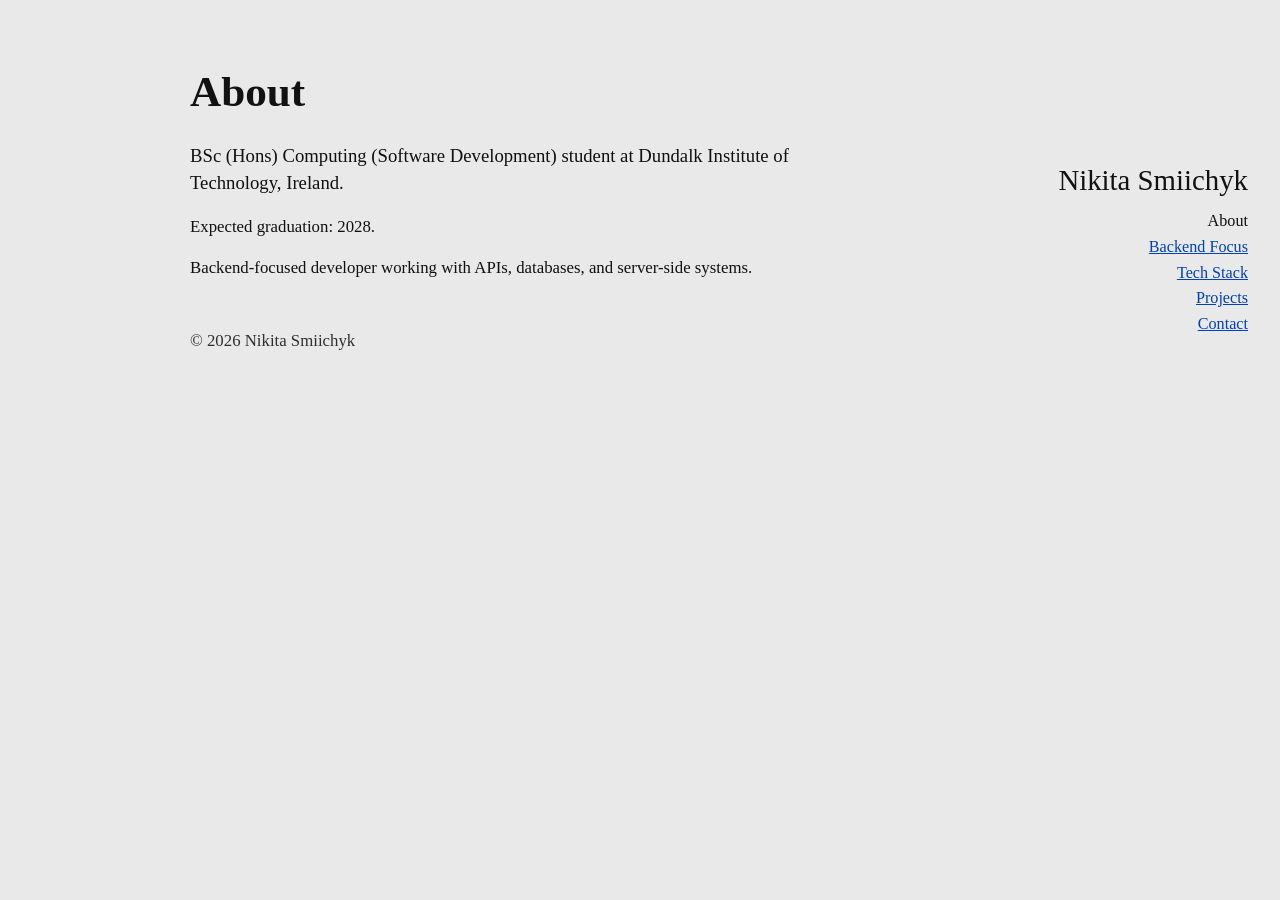
==== commit 216b5f2f: "update About section with provided education and backend-focused profile text" ====
--- a/index.html
+++ b/index.html
@@ -3,6 +3,14 @@
   <head>
     <meta charset="UTF-8" />
     <meta name="viewport" content="width=device-width, initial-scale=1.0" />
+    <script>
+      (function () {
+        const { pathname, search, hash } = window.location;
+        if (pathname.length > 1 && pathname.endsWith("/")) {
+          window.history.replaceState(null, "", pathname.replace(/\/+$/, "") + search + hash);
+        }
+      })();
+    </script>
     <title>Nikita Smiichyk - About</title>
     <meta name="description" content="About page for Nikita Smiichyk portfolio." />
     <link rel="icon" type="image/svg+xml" href="favicon.svg" />
@@ -13,18 +21,24 @@
     <main class="minimal-layout">
       <section class="minimal-section" aria-label="About">
         <h1>About</h1>
-        <p class="minimal-lead">No public information yet.</p>
-        <p>This page is intentionally empty for now.</p>
+        <p class="minimal-lead">
+          BSc (Hons) Computing (Software Development) student at Dundalk Institute of Technology,
+          Ireland.
+        </p>
+        <p>Expected graduation: 2028.</p>
+        <p>
+          Backend-focused developer working with APIs, databases, and server-side systems.
+        </p>
       </section>
     </main>
 
     <aside class="minimal-nav" aria-label="Site navigation">
       <p class="minimal-name">Nikita Smiichyk</p>
-      <a href="./" aria-current="page">About</a>
-      <a href="backend-focus/">Backend Focus</a>
-      <a href="tech-stack/">Tech Stack</a>
-      <a href="projects/">Projects</a>
-      <a href="contact/">Contact</a>
+      <a href="." aria-current="page">About</a>
+      <a href="backend-focus">Backend Focus</a>
+      <a href="tech-stack">Tech Stack</a>
+      <a href="projects">Projects</a>
+      <a href="contact">Contact</a>
     </aside>
 
     <footer class="minimal-footer">
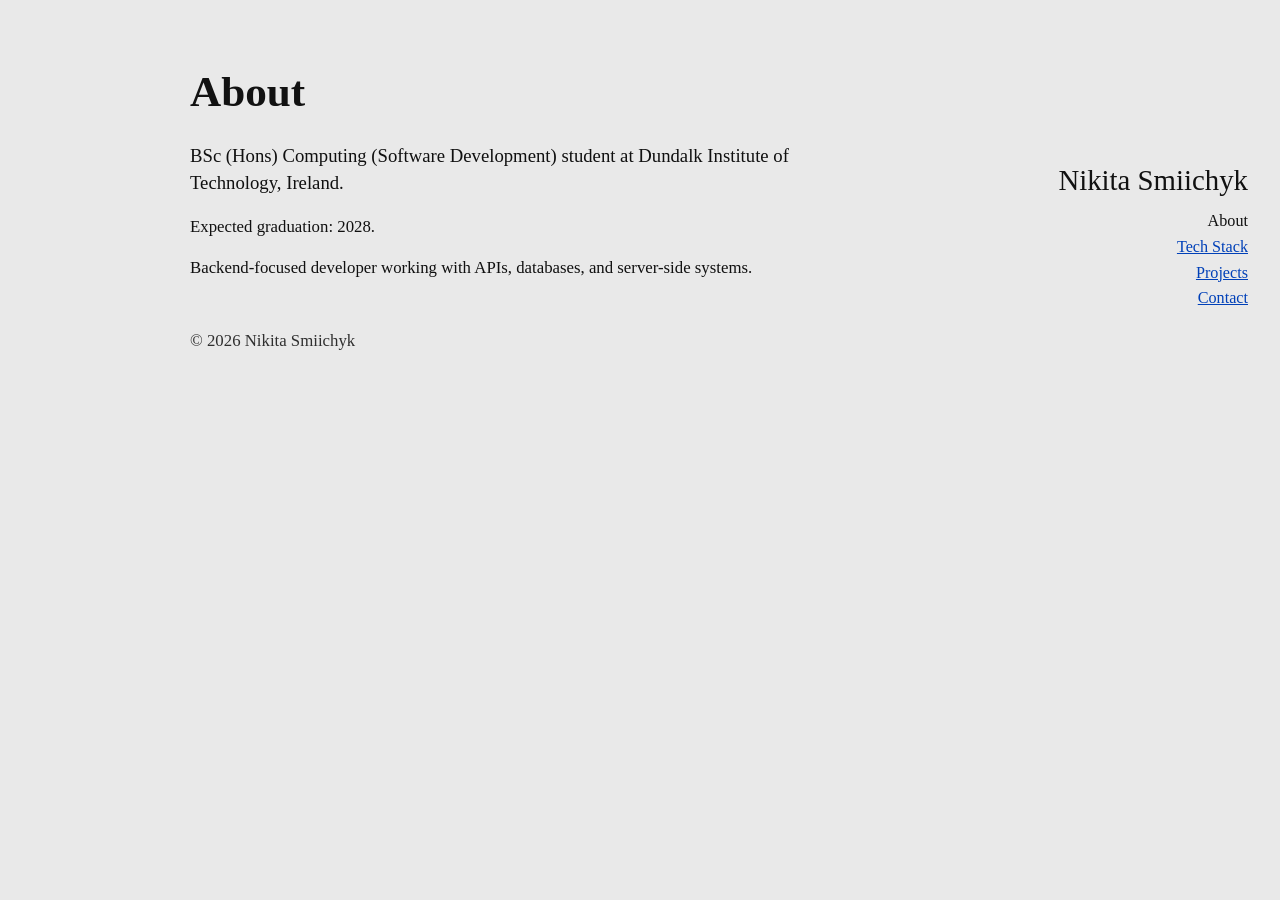
==== commit 3f456c05: "remove Backend Focus page and all related navigation links" ====
--- a/index.html
+++ b/index.html
@@ -35,7 +35,6 @@
     <aside class="minimal-nav" aria-label="Site navigation">
       <p class="minimal-name">Nikita Smiichyk</p>
       <a href="." aria-current="page">About</a>
-      <a href="backend-focus">Backend Focus</a>
       <a href="tech-stack">Tech Stack</a>
       <a href="projects">Projects</a>
       <a href="contact">Contact</a>
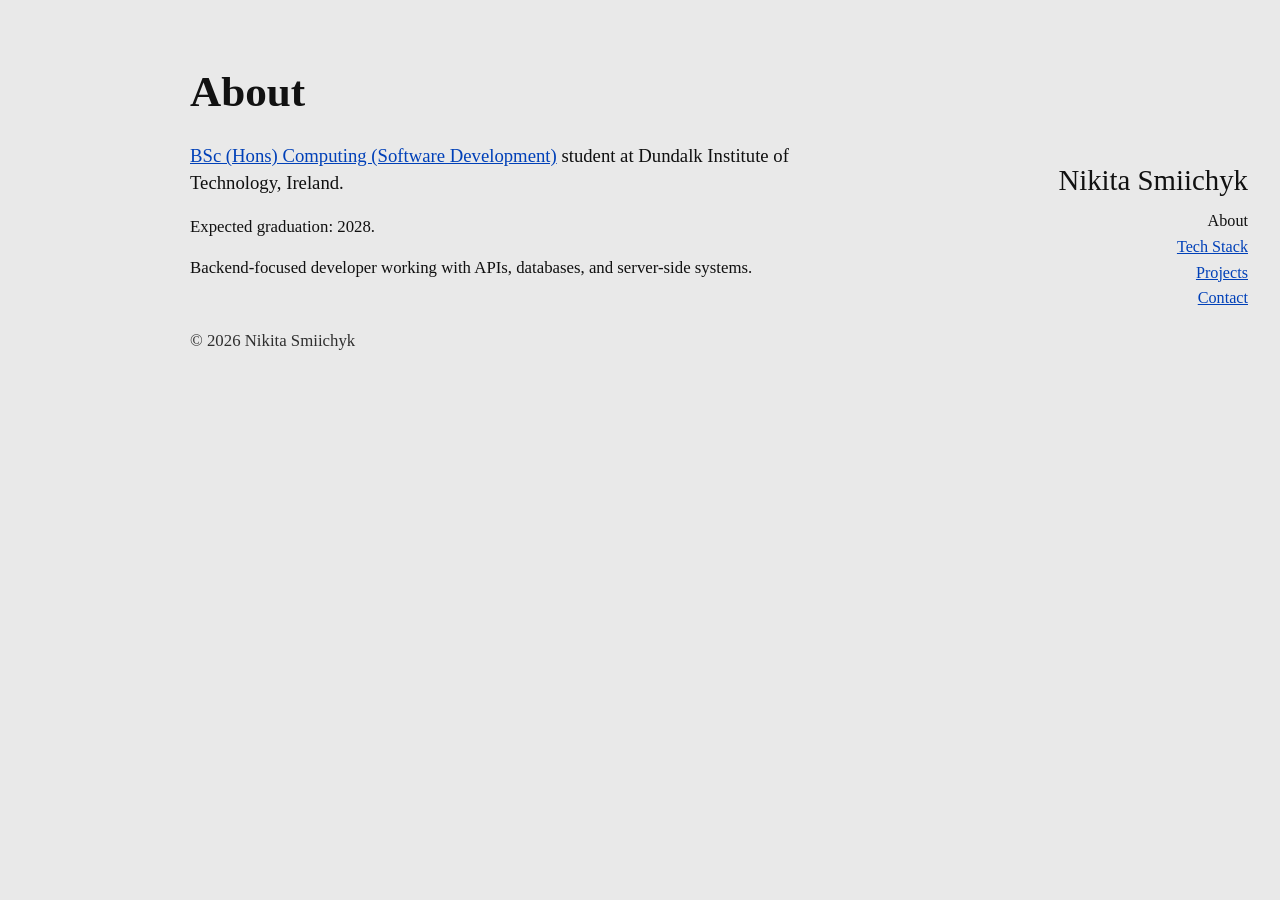
==== commit 13c41bbf: "add clickable DkIT course link to About education line" ====
--- a/index.html
+++ b/index.html
@@ -22,8 +22,13 @@
       <section class="minimal-section" aria-label="About">
         <h1>About</h1>
         <p class="minimal-lead">
-          BSc (Hons) Computing (Software Development) student at Dundalk Institute of Technology,
-          Ireland.
+          <a
+            href="https://www.dkit.ie/courses/bsc-hons-in-computing-in-software-development"
+            target="_blank"
+            rel="noreferrer"
+            >BSc (Hons) Computing (Software Development)</a
+          >
+          student at Dundalk Institute of Technology, Ireland.
         </p>
         <p>Expected graduation: 2028.</p>
         <p>
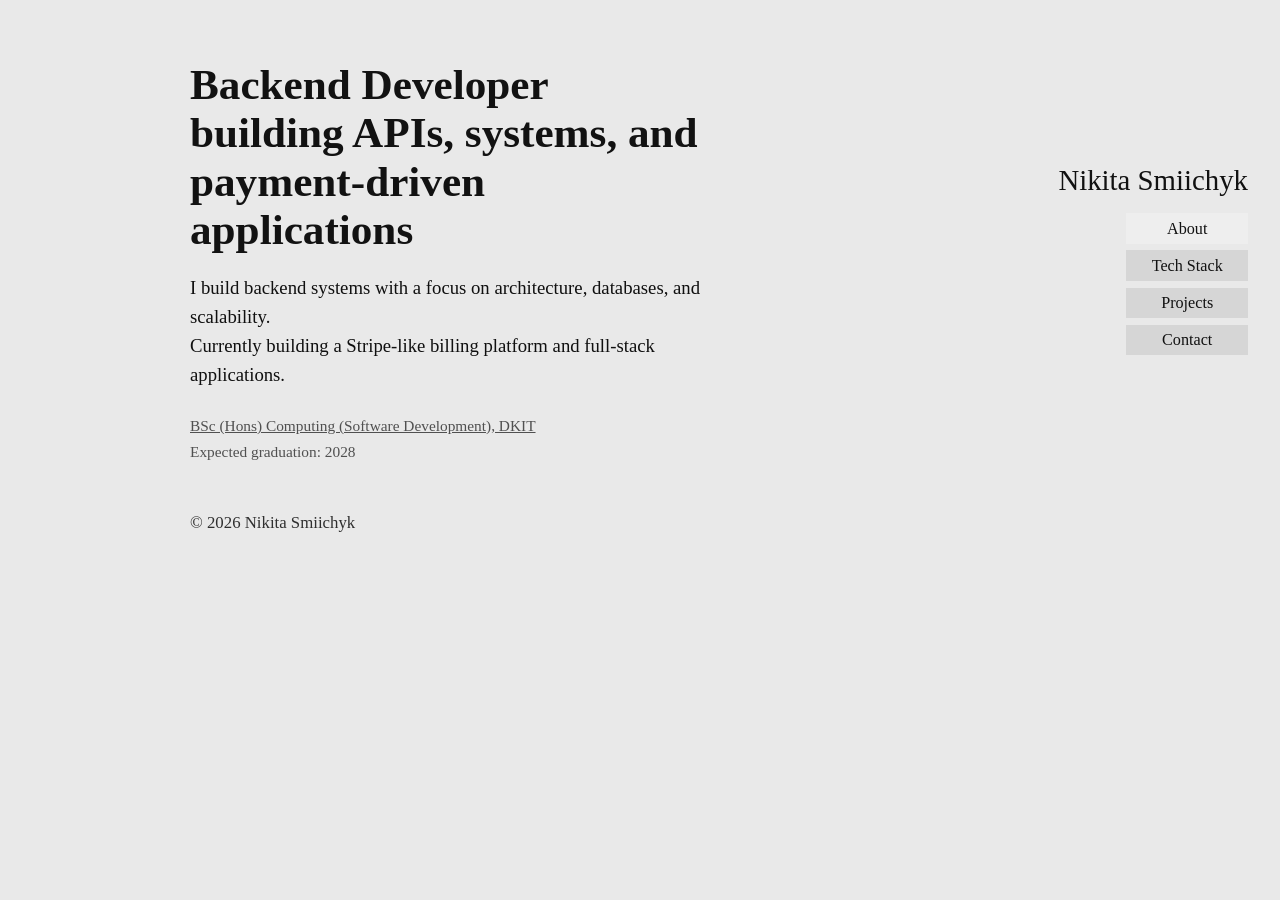
==== commit 283b978e: "Style navigation links as square buttons" ====
--- a/index.html
+++ b/index.html
@@ -1,59 +1,57 @@
 <!DOCTYPE html>
 <html lang="en">
-  <head>
-    <meta charset="UTF-8" />
-    <meta name="viewport" content="width=device-width, initial-scale=1.0" />
-    <script>
-      (function () {
-        const { pathname, search, hash } = window.location;
-        if (pathname.length > 1 && pathname.endsWith("/")) {
-          window.history.replaceState(null, "", pathname.replace(/\/+$/, "") + search + hash);
-        }
-      })();
-    </script>
-    <title>Nikita Smiichyk - About</title>
-    <meta name="description" content="About page for Nikita Smiichyk portfolio." />
-    <link rel="icon" type="image/svg+xml" href="favicon.svg" />
-    <link rel="apple-touch-icon" href="favicon.svg" />
-    <link rel="stylesheet" href="styles.css" />
-  </head>
-  <body class="minimal-home">
-    <main class="minimal-layout">
-      <section class="minimal-section" aria-label="About">
-        <h1>About</h1>
-        <p class="minimal-lead">
-          <a
-            href="https://www.dkit.ie/courses/bsc-hons-in-computing-in-software-development"
-            target="_blank"
-            rel="noreferrer"
-            >BSc (Hons) Computing (Software Development)</a
-          >
-          student at Dundalk Institute of Technology, Ireland.
+<head>
+    <meta charset="UTF-8"/>
+    <meta content="width=device-width, initial-scale=1.0" name="viewport"/>
+    <title>Nikita Smiichyk - Backend Developer</title>
+    <meta content="Portfolio homepage for Nikita Smiichyk, a backend developer building APIs, systems, and payment-driven applications." name="description"/>
+    <link href="favicon.svg" rel="icon" type="image/svg+xml"/>
+    <link href="favicon.svg" rel="apple-touch-icon"/>
+    <link href="styles.css" rel="stylesheet"/>
+</head>
+<body class="minimal-home">
+<main class="minimal-layout">
+    <section aria-label="About" class="minimal-section">
+        <h1>
+            Backend Developer<br/>
+            building APIs, systems, and<br/>
+            payment-driven applications
+        </h1>
+        <p class="minimal-lead minimal-subtitle">
+            I build backend systems with a focus on architecture, databases, and scalability.<br/>
+            Currently building a Stripe-like billing platform and full-stack applications.
         </p>
-        <p>Expected graduation: 2028.</p>
-        <p>
-          Backend-focused developer working with APIs, databases, and server-side systems.
-        </p>
-      </section>
-    </main>
+        <div aria-label="Education" class="minimal-education">
+            <p>
+                <a
+                        href="https://www.dkit.ie/courses/bsc-hons-in-computing-in-software-development"
+                        rel="noreferrer"
+                        target="_blank"
+                >BSc (Hons) Computing (Software Development), DKIT</a
+                >
+            </p>
+            <p>Expected graduation: 2028</p>
+        </div>
+    </section>
+</main>
 
-    <aside class="minimal-nav" aria-label="Site navigation">
-      <p class="minimal-name">Nikita Smiichyk</p>
-      <a href="." aria-current="page">About</a>
-      <a href="tech-stack">Tech Stack</a>
-      <a href="projects">Projects</a>
-      <a href="contact">Contact</a>
-    </aside>
+<aside aria-label="Site navigation" class="minimal-nav">
+    <p class="minimal-name">Nikita Smiichyk</p>
+    <a aria-current="page" href=".">About</a>
+    <a href="tech-stack">Tech Stack</a>
+    <a href="projects">Projects</a>
+    <a href="contact">Contact</a>
+</aside>
 
-    <footer class="minimal-footer">
-      <p>© <span id="year"></span> Nikita Smiichyk</p>
-    </footer>
+<footer class="minimal-footer">
+    <p>© <span id="year"></span> Nikita Smiichyk</p>
+</footer>
 
-    <script>
-      const yearNode = document.getElementById("year");
-      if (yearNode) {
+<script>
+    const yearNode = document.getElementById("year");
+    if (yearNode) {
         yearNode.textContent = String(new Date().getFullYear());
-      }
-    </script>
-  </body>
+    }
+</script>
+</body>
 </html>
--- a/styles.css
+++ b/styles.css
@@ -1,116 +1,174 @@
 * {
-  box-sizing: border-box;
+    box-sizing: border-box;
 }
 
 html,
 body {
-  margin: 0;
-  padding: 0;
+    margin: 0;
+    padding: 0;
 }
 
 body.minimal-home {
-  color: #101010;
-  background: #e9e9e9;
-  font-family: "Times New Roman", Times, serif;
-  line-height: 1.45;
+    color: #101010;
+    background: #e9e9e9;
+    font-family: "Times New Roman", Times, serif;
+    line-height: 1.45;
 }
 
 .minimal-layout {
-  width: min(900px, calc(100% - 2rem));
-  margin: 3.8rem auto 3rem;
-  padding-right: 250px;
+    width: min(900px, calc(100% - 2rem));
+    margin: 3.8rem auto 3rem;
+    padding-right: 250px;
 }
 
 .minimal-section {
-  padding: 0;
+    padding: 0;
 }
 
 h1,
 h2,
 h3 {
-  margin: 0 0 0.45rem;
-  font-family: "Times New Roman", Times, serif;
-  letter-spacing: 0;
-  color: #121212;
+    margin: 0 0 0.45rem;
+    font-family: "Times New Roman", Times, serif;
+    letter-spacing: 0;
+    color: #121212;
 }
 
 h1 {
-  font-size: clamp(2rem, 4vw, 2.7rem);
+    font-size: clamp(2rem, 4vw, 2.7rem);
+    max-width: 24ch;
+    line-height: 1.12;
+    text-wrap: balance;
 }
 
 h2 {
-  font-size: clamp(1.4rem, 2.8vw, 1.8rem);
+    font-size: clamp(1.4rem, 2.8vw, 1.8rem);
 }
 
 h3 {
-  margin-top: 1.2rem;
-  font-size: 1.2rem;
+    margin-top: 1.2rem;
+    font-size: 1.2rem;
 }
 
 p,
 li {
-  max-width: 76ch;
-  font-size: 1.05rem;
+    max-width: 76ch;
+    font-size: 1.05rem;
 }
 
 .minimal-lead {
-  font-size: 1.17rem;
+    font-size: 1.17rem;
+}
+
+.minimal-subtitle {
+    max-width: 34rem;
+    margin-top: 1.2rem;
+    line-height: 1.55;
+}
+
+.minimal-education {
+    margin-top: 1.6rem;
+    color: #505050;
+    font-size: 0.96rem;
+}
+
+.minimal-education p {
+    margin: 0.2rem 0;
+    font-size: 0.96rem;
+}
+
+.minimal-education a {
+    color: inherit;
 }
 
 ul {
-  margin: 0.6rem 0 0;
-  padding-left: 1.2rem;
+    margin: 0.6rem 0 0;
+    padding-left: 1.2rem;
 }
 
 a {
-  color: #0040b8;
-  text-decoration: underline;
+    color: #0040b8;
+    text-decoration: underline;
 }
 
 .minimal-nav {
-  position: fixed;
-  top: 10rem;
-  right: 2rem;
-  display: flex;
-  flex-direction: column;
-  align-items: flex-end;
-  gap: 0.15rem;
-  text-align: right;
-  font-size: 1.01rem;
+    position: fixed;
+    top: 10rem;
+    right: 2rem;
+    display: flex;
+    flex-direction: column;
+    align-items: flex-end;
+    gap: 0.42rem;
+    text-align: right;
+    font-size: 1.01rem;
+}
+
+.minimal-nav a {
+    display: inline-flex;
+    width: 7.6rem;
+    justify-content: center;
+    padding: 0.22rem 0.58rem;
+    border: none;
+    border-radius: 0;
+    background: #d6d6d6;
+    color: #111111;
+    text-decoration: none;
+}
+
+.minimal-nav a:hover,
+.minimal-nav a:focus-visible {
+    background: #dfdfdf;
+    outline: none;
+}
+
+.minimal-nav a:active {
+    background: #ececec;
 }
 
 .minimal-nav a[aria-current="page"] {
-  color: #111111;
-  text-decoration: none;
-  pointer-events: none;
+    color: #111111;
+    text-decoration: none;
+    pointer-events: none;
+    background: #eeeeee;
 }
 
 .minimal-name {
-  margin: 0 0 0.3rem;
-  color: #111111;
-  font-size: 1.8rem;
+    margin: 0 0 0.3rem;
+    color: #111111;
+    font-size: 1.8rem;
 }
 
 .minimal-footer {
-  width: min(900px, calc(100% - 2rem));
-  margin: 0 auto 1.6rem;
-  color: #2f2f2f;
-  padding-right: 250px;
-  font-size: 0.95rem;
+    width: min(900px, calc(100% - 2rem));
+    margin: 0 auto 1.6rem;
+    color: #2f2f2f;
+    padding-right: 250px;
+    font-size: 0.95rem;
 }
 
 @media (max-width: 980px) {
-  .minimal-layout,
-  .minimal-footer {
-    padding-right: 0;
-  }
+    .minimal-layout,
+    .minimal-footer {
+        padding-right: 0;
+    }
 
-  .minimal-nav {
-    position: static;
-    width: min(900px, calc(100% - 2rem));
-    margin: 0 auto 1.2rem;
-    align-items: flex-start;
-    text-align: left;
-    gap: 0.22rem;
-  }
+    .minimal-nav {
+        position: static;
+        width: min(900px, calc(100% - 2rem));
+        margin: 0 auto 1.2rem;
+        align-items: flex-start;
+        text-align: left;
+        gap: 0.22rem;
+    }
 }
+
+@media (max-width: 640px) {
+    h1 {
+        max-width: none;
+        line-height: 1.08;
+    }
+
+    .minimal-subtitle {
+        max-width: none;
+    }
+}
